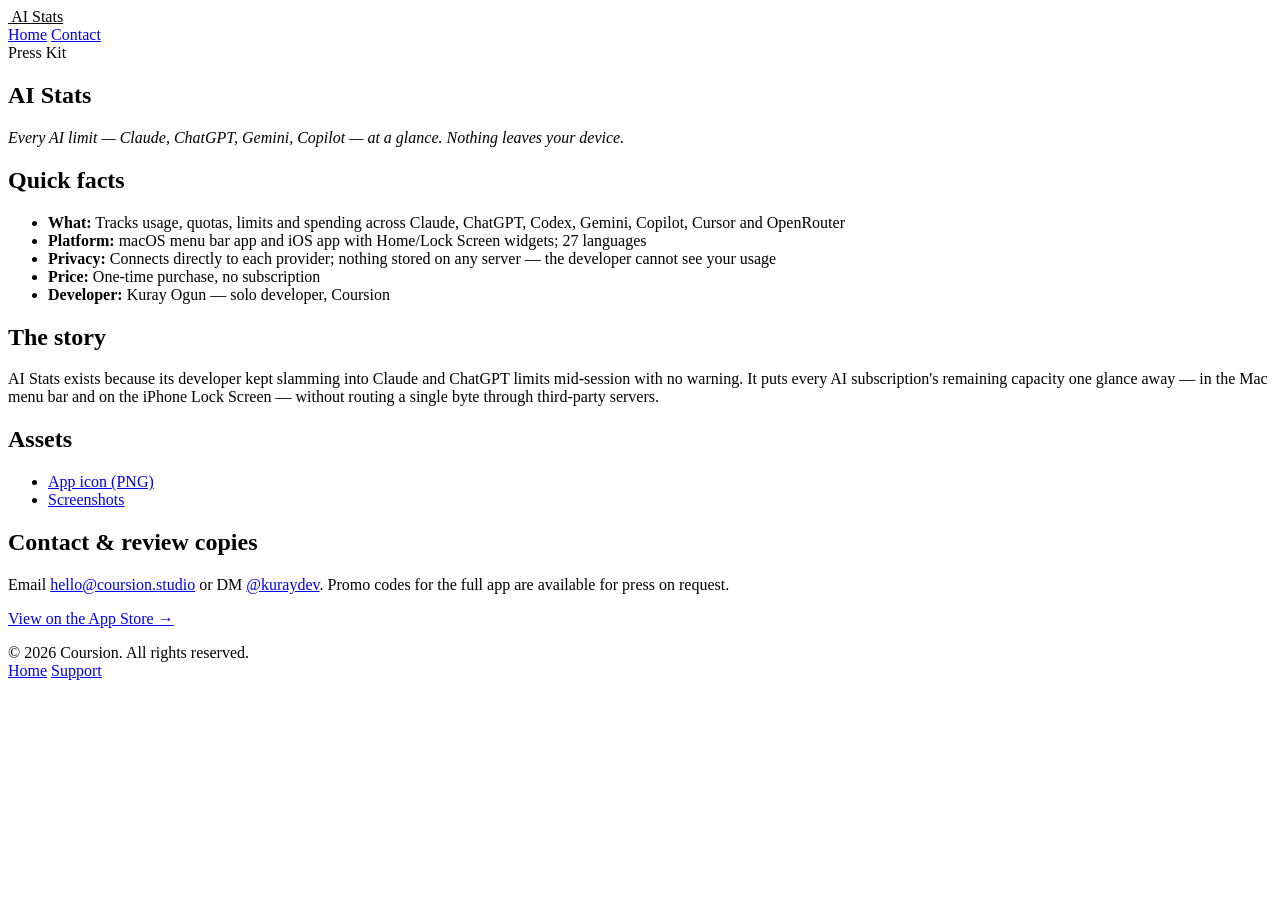
==== press.html @ dcfd6594 "Contact via support@ and hello@coursion.studio; name the sole trader in privacy" ====
<!doctype html>
<html lang="en">
<head>
  <meta charset="utf-8" />
  <meta name="viewport" content="width=device-width, initial-scale=1" />
  <title>Press Kit — AI Stats</title>
  <meta name="description" content="Press kit for AI Stats: Every AI limit — Claude, ChatGPT, Gemini, Copilot — at a glance. Nothing leaves your device." />
  <link rel="icon" type="image/png" href="icon.png" />
  <link rel="stylesheet" href="styles.css" />
  <meta name="theme-color" content="#0E1224" />
</head>
<body>
  <div class="container">
    <nav class="nav">
      <a class="nav-brand" href="index.html" style="color:inherit;">
        <img class="brand-icon" src="icon.png" alt="" />
        <span>AI Stats</span>
      </a>
      <div class="nav-links">
        <a href="index.html">Home</a>
        <a href="mailto:hello@coursion.studio" class="nav-cta">Contact</a>
      </div>
    </nav>

    <main class="prose-page">
      <article class="prose">
      <div class="section-label">Press Kit</div>
      <h1>AI Stats</h1>
      <p><em>Every AI limit — Claude, ChatGPT, Gemini, Copilot — at a glance. Nothing leaves your device.</em></p>

      <h2>Quick facts</h2>
      <ul>
        <li><strong>What:</strong> Tracks usage, quotas, limits and spending across Claude, ChatGPT, Codex, Gemini, Copilot, Cursor and OpenRouter</li>
        <li><strong>Platform:</strong> macOS menu bar app and iOS app with Home/Lock Screen widgets; 27 languages</li>
        <li><strong>Privacy:</strong> Connects directly to each provider; nothing stored on any server — the developer cannot see your usage</li>
        <li><strong>Price:</strong> One-time purchase, no subscription</li>
        <li><strong>Developer:</strong> Kuray Ogun — solo developer, Coursion</li>
      </ul>

      <h2>The story</h2>
      <p>AI Stats exists because its developer kept slamming into Claude and ChatGPT limits mid-session with no warning. It puts every AI subscription's remaining capacity one glance away — in the Mac menu bar and on the iPhone Lock Screen — without routing a single byte through third-party servers.</p>

      <h2>Assets</h2>
      <ul>
        <li><a href="icon@2x.png" download>App icon (PNG)</a></li>
        <li><a href="screenshots/" download>Screenshots</a></li>
      </ul>

      <h2>Contact &amp; review copies</h2>
      <p>
        Email <a href="mailto:hello@coursion.studio">hello@coursion.studio</a> or DM
        <a href="https://x.com/kuraydev" target="_blank" rel="noopener">@kuraydev</a>.
        Promo codes for the full app are available for press on request.
      </p>
      <p><a href="https://apps.apple.com/app/id6762005507">View on the App Store →</a></p>
    </article>

    </main>

    <footer>
      <div class="footer-row">
        <div>© <span id="year">2026</span> Coursion. All rights reserved.</div>
        <div class="footer-links">
          <a href="index.html">Home</a>
          <a href="mailto:support@coursion.studio">Support</a>
        </div>
      </div>
    </footer>
  </div>

  <script>
    document.getElementById('year').textContent = new Date().getFullYear();
  </script>
</body>
</html>
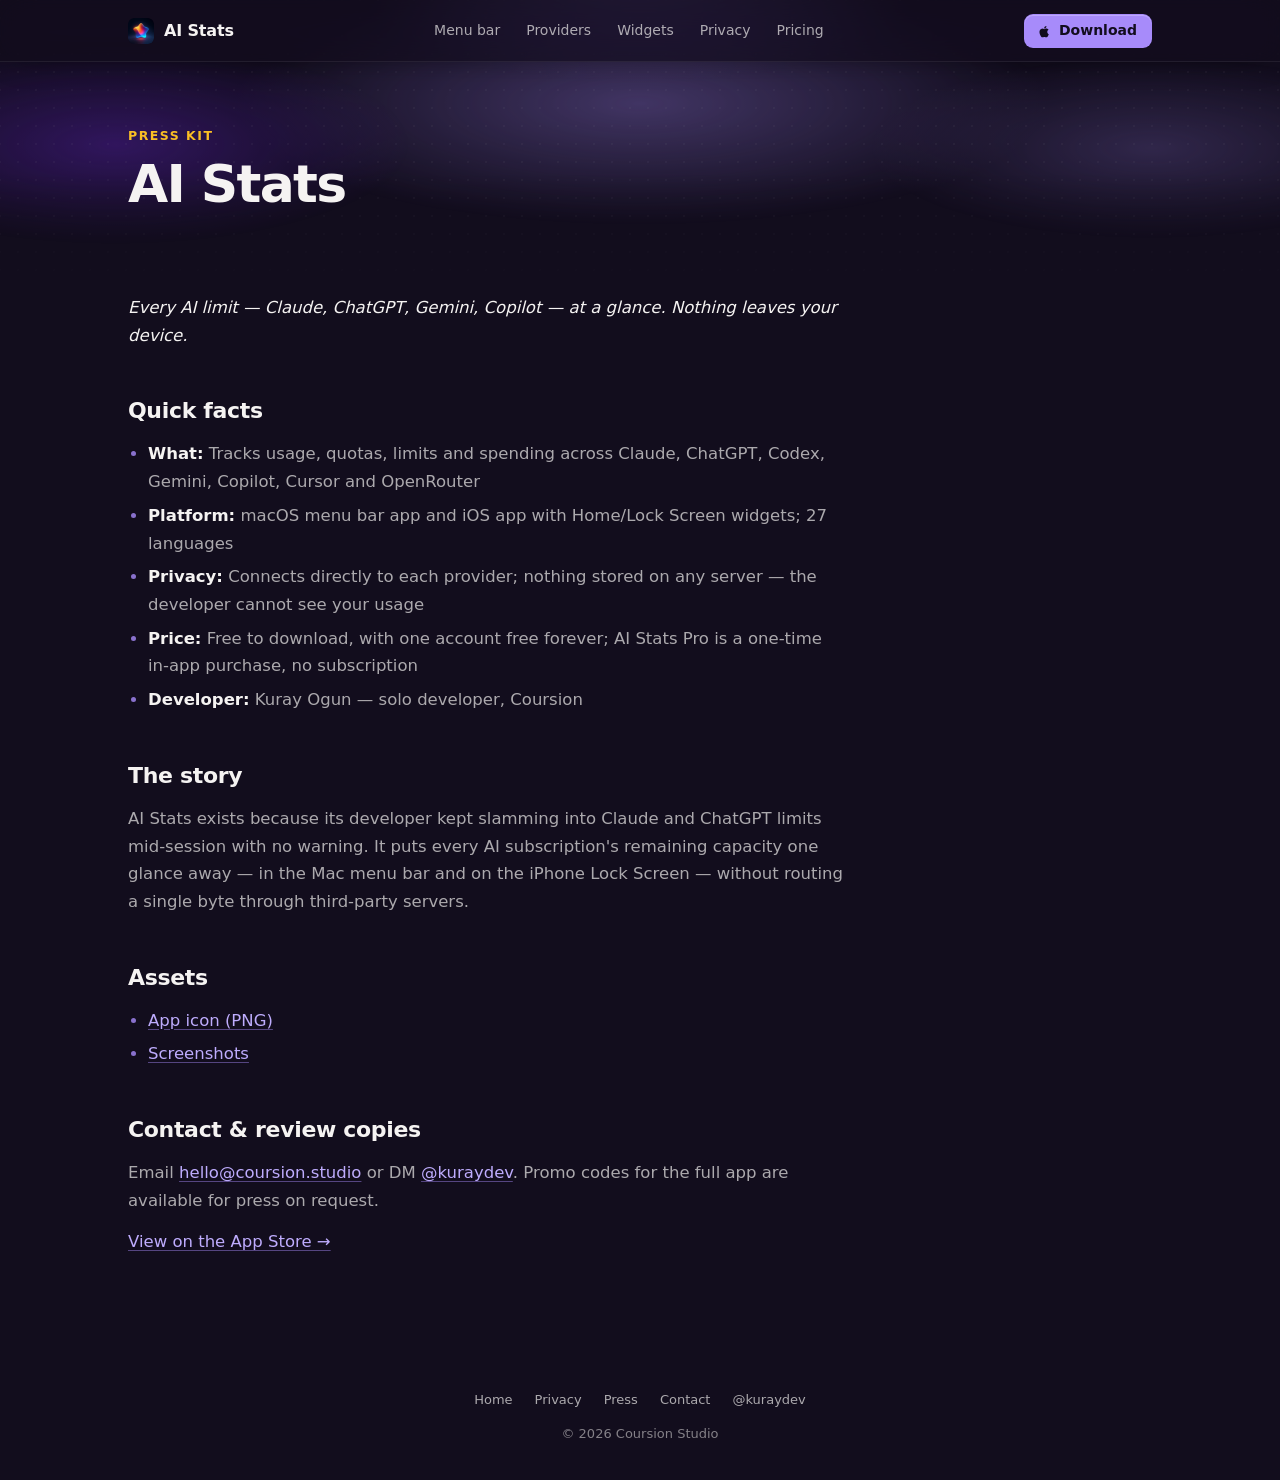
==== commit 8b1ee35e: "Restyle privacy and press pages to match the new home page Both pages move onto the shared bar, lit " ====
--- a/press.html
+++ b/press.html
@@ -5,27 +5,52 @@
   <meta name="viewport" content="width=device-width, initial-scale=1" />
   <title>Press Kit — AI Stats</title>
   <meta name="description" content="Press kit for AI Stats: Every AI limit — Claude, ChatGPT, Gemini, Copilot — at a glance. Nothing leaves your device." />
-  <link rel="icon" type="image/png" href="icon.png" />
-  <link rel="stylesheet" href="styles.css" />
-  <meta name="theme-color" content="#0E1224" />
+  <meta name="theme-color" content="#120D1D" />
+  <link rel="stylesheet" href="stage.css?v=1d5ceac846" />
+  <link rel="stylesheet" href="site.css?v=e0a8cd12fb" />
+  <link rel="icon" type="image/png" sizes="64x64" href="favicon.png" />
+  <link rel="apple-touch-icon" href="icon.png" />
+  <script defer src="home.js?v=efeef54634"></script>
 </head>
-<body>
-  <div class="container">
-    <nav class="nav">
-      <a class="nav-brand" href="index.html" style="color:inherit;">
-        <img class="brand-icon" src="icon.png" alt="" />
-        <span>AI Stats</span>
-      </a>
-      <div class="nav-links">
-        <a href="index.html">Home</a>
-        <a href="mailto:hello@coursion.studio" class="nav-cta">Contact</a>
+<body class="page">
+  <svg class="sprite" aria-hidden="true">
+    <symbol id="g-apple" viewBox="0 0 24 24"><path fill="currentColor" d="M16.4 12.6c0-2.3 1.9-3.4 2-3.5-1.1-1.6-2.8-1.8-3.4-1.8-1.4-.1-2.8.9-3.5.9-.7 0-1.8-.9-3-.8-1.5 0-3 .9-3.8 2.3-1.6 2.8-.4 7 1.2 9.3.8 1.1 1.7 2.4 2.9 2.3 1.2 0 1.6-.7 3-.7s1.8.7 3 .7c1.3 0 2.1-1.1 2.8-2.3.9-1.3 1.3-2.6 1.3-2.6s-2.5-1-2.5-3.8zM14.1 5.8c.6-.8 1.1-1.8 1-2.8-.9 0-2 .6-2.7 1.4-.6.7-1.1 1.7-1 2.7 1 .1 2-.5 2.7-1.3z"/></symbol>
+  </svg>
+  <div class="bar solid js-bar">
+    <div class="bar-in">
+      <a class="bar-brand" href="index.html"><img src="img/app-icon.webp" alt="" width="26" height="26" /><span>AI Stats</span></a>
+      <nav class="bar-nav" aria-label="Main">
+        <a href="index.html#live">Menu bar</a>
+        <a href="index.html#providers">Providers</a>
+        <a href="index.html#widgets">Widgets</a>
+        <a href="index.html#privacy">Privacy</a>
+        <a href="index.html#pricing">Pricing</a>
+      </nav>
+      <div class="bar-act">
+        <a class="bar-btn bar-get" href="https://apps.apple.com/app/id6762005507"><svg aria-hidden="true"><use href="#g-apple"/></svg>Download</a>
+        <button class="bar-menu js-bar-menu" type="button" aria-expanded="false" aria-controls="bar-sheet" aria-label="Menu"><svg viewBox="0 0 24 24" fill="none" stroke="currentColor" stroke-width="2" stroke-linecap="round" aria-hidden="true"><path class="l1" d="M5 9h14"/><path class="l2" d="M5 15h14"/></svg></button>
       </div>
-    </nav>
-
-    <main class="prose-page">
-      <article class="prose">
-      <div class="section-label">Press Kit</div>
+    </div>
+    <div class="bar-sheet js-bar-sheet" id="bar-sheet" hidden>
+      <nav class="bar-sheet-nav" aria-label="Site">
+        <a href="index.html#live">Menu bar</a>
+        <a href="index.html#providers">Providers</a>
+        <a href="index.html#widgets">Widgets</a>
+        <a href="index.html#privacy">Privacy</a>
+        <a href="index.html#pricing">Pricing</a>
+      </nav>
+    </div>
+  </div>
+  <header class="page-head">
+    <div class="mesh" aria-hidden="true"><i class="m1"></i><i class="m2"></i><i class="m3"></i><i class="m4"></i></div>
+    <div class="container">
+      <div class="bar-space" aria-hidden="true"></div>
+      <p class="eyebrow">Press Kit</p>
       <h1>AI Stats</h1>
+    </div>
+  </header>
+  <main class="container">
+    <article class="prose">
       <p><em>Every AI limit — Claude, ChatGPT, Gemini, Copilot — at a glance. Nothing leaves your device.</em></p>
 
       <h2>Quick facts</h2>
@@ -33,7 +58,7 @@
         <li><strong>What:</strong> Tracks usage, quotas, limits and spending across Claude, ChatGPT, Codex, Gemini, Copilot, Cursor and OpenRouter</li>
         <li><strong>Platform:</strong> macOS menu bar app and iOS app with Home/Lock Screen widgets; 27 languages</li>
         <li><strong>Privacy:</strong> Connects directly to each provider; nothing stored on any server — the developer cannot see your usage</li>
-        <li><strong>Price:</strong> One-time purchase, no subscription</li>
+        <li><strong>Price:</strong> Free to download, with one account free forever; AI Stats Pro is a one-time in-app purchase, no subscription</li>
         <li><strong>Developer:</strong> Kuray Ogun — solo developer, Coursion</li>
       </ul>
 
@@ -54,22 +79,18 @@
       </p>
       <p><a href="https://apps.apple.com/app/id6762005507">View on the App Store →</a></p>
     </article>
-
-    </main>
-
+  </main>
+  <div class="container">
     <footer>
-      <div class="footer-row">
-        <div>© <span id="year">2026</span> Coursion. All rights reserved.</div>
-        <div class="footer-links">
-          <a href="index.html">Home</a>
-          <a href="mailto:support@coursion.studio">Support</a>
-        </div>
+      <div class="links">
+        <a href="index.html">Home</a>
+        <a href="privacy.html">Privacy</a>
+        <a href="press.html">Press</a>
+        <a href="mailto:support@coursion.studio">Contact</a>
+        <a href="https://x.com/kuraydev" target="_blank" rel="noopener">@kuraydev</a>
       </div>
+      <div>© 2026 Coursion Studio</div>
     </footer>
   </div>
-
-  <script>
-    document.getElementById('year').textContent = new Date().getFullYear();
-  </script>
 </body>
 </html>
--- a/stage.css
+++ b/stage.css
@@ -0,0 +1,727 @@
+@property --pal-accent { syntax: "<color>"; inherits: true; initial-value: #9D4EDD; }
+@property --pal-second { syntax: "<color>"; inherits: true; initial-value: #4B0082; }
+
+:root {
+  --pal-base: #07050F;
+  --pal-accent: #9D4EDD;
+  --pal-second: #4B0082;
+  --pal-s1: rgb(157 78 221 / 0.28);
+  --pal-s2: rgb(75 0 130 / 0.16);
+  --pal-s3: rgb(6 4 15 / 0.65);
+  --pal-text: #FFFFFF;
+  --pal-text2: #C9C9D8;
+  --pal-text3: rgb(255 255 255 / 0.58);
+  --pal-chip: rgb(255 255 255 / 0.08);
+  --pal-rule: rgb(255 255 255 / 0.06);
+  --pal-border: rgb(255 255 255 / 0.12);
+  --on-accent: #FFFFFF;
+
+  --page: #0E0C14;
+  --accent-text: color-mix(in oklab, var(--pal-accent) 66%, white);
+  --text-primary: #F5F3F2;
+  --text-secondary: rgb(245 243 242 / 0.68);
+  --text-tertiary: rgb(245 243 242 / 0.5);
+  --rule: rgb(245 243 242 / 0.09);
+  --success: #2ECC71;
+  --warning: #F39C12;
+
+  --sans: -apple-system, BlinkMacSystemFont, "SF Pro Display", "SF Pro Text", "Inter", system-ui, sans-serif;
+  --mono: ui-monospace, SFMono-Regular, "SF Mono", Menlo, monospace;
+  --rounded: ui-rounded, "SF Pro Rounded", -apple-system, BlinkMacSystemFont, system-ui, sans-serif;
+  --radius-btn: 8px;
+
+  --spring: linear(0, 0.0202, 0.0705, 0.14, 0.2204, 0.3054, 0.3905, 0.4724, 0.5492, 0.6196, 0.6828, 0.7387, 0.7874, 0.8293, 0.8639, 0.8939, 0.9188, 0.9393, 0.9558, 0.969, 0.9793, 0.9873, 0.9934, 0.9979, 1.0011, 1.0033, 1.0047, 1.0055, 1.0059, 1.0059, 1.0058, 1.0054, 1.005, 1.0045, 1.004, 1.0035, 1.003, 1.0025, 1.0021, 1.0018, 1);
+  --spring-t: 0.6s;
+  --spring-key: linear(0, 0.0869, 0.2654, 0.4735, 0.6576, 0.8056, 0.9156, 0.9845, 1.0244, 1.0414, 1.0444, 1.0394, 1.031, 1.0221, 1.0139, 1.0076, 1.003, 1.0003, 0.9987, 0.9981, 0.998, 0.9983, 0.9987, 0.9991, 1);
+  --spring-snappy: linear(0, 0.0378, 0.1255, 0.2372, 0.3559, 0.4707, 0.5755, 0.6671, 0.7447, 0.8085, 0.8598, 0.8989, 0.9301, 0.9537, 0.9709, 0.9833, 0.9918, 0.9975, 1.0011, 1.0032, 1.0042, 1.0046, 1.0045, 1.0041, 1.0036, 1.0031, 1.0025, 1.0021, 1.0016, 1.0012, 1);
+  --ease-out: cubic-bezier(0.23, 1, 0.32, 1);
+
+  transition: --pal-accent 0.45s ease, --pal-second 0.45s ease;
+}
+
+
+* { box-sizing: border-box; }
+html, body { margin: 0; padding: 0; overflow-x: hidden; }
+body {
+  background: var(--page);
+  color: var(--text-primary);
+  font: 16px/1.55 var(--sans);
+  -webkit-font-smoothing: antialiased;
+  -moz-osx-font-smoothing: grayscale;
+}
+::selection { background: color-mix(in srgb, var(--pal-accent) 38%, transparent); color: #fff; }
+:focus-visible { outline: 2px solid var(--pal-accent); outline-offset: 3px; }
+.container { max-width: 1080px; margin: 0 auto; padding: 0 28px; }
+.skip { position: absolute; left: -999px; top: 8px; z-index: 50; padding: 8px 14px; border-radius: 8px; background: var(--pal-accent); color: var(--on-accent); }
+.skip:focus { left: 12px; }
+.combo { white-space: nowrap; }
+:is(p, h3, li) kbd:not([class]) {
+  display: inline-block;
+  min-width: 1.6em;
+  padding: 0 0.42em;
+  margin: 0 0.08em;
+  font: 600 0.76em/1.65 var(--rounded);
+  text-align: center;
+  color: var(--text-primary);
+  background: rgb(255 255 255 / 0.07);
+  border: 1px solid rgb(255 255 255 / 0.14);
+  border-radius: 0.42em;
+  box-shadow: 0 1px 0 rgb(0 0 0 / 0.35);
+  vertical-align: 0.06em;
+}
+
+nav.top { position: relative; z-index: 2; display: flex; align-items: center; justify-content: space-between; padding: 22px 0 8px; }
+nav.top .brand { display: flex; align-items: center; gap: 10px; font-weight: 600; letter-spacing: -0.01em; color: inherit; text-decoration: none; }
+nav.top .brand img { width: 26px; height: 26px; border-radius: 6px; }
+nav.top .links { display: flex; align-items: center; gap: 22px; }
+nav.top .links a { color: var(--text-secondary); text-decoration: none; font-size: 14px; font-weight: 500; transition: color 0.15s; }
+nav.top .links a:hover { color: var(--text-primary); }
+
+.btn {
+  display: inline-flex;
+  align-items: center;
+  gap: 10px;
+  height: 48px;
+  padding: 0 22px;
+  border-radius: var(--radius-btn);
+  font: 600 14px var(--sans);
+  text-decoration: none;
+  color: #fff;
+  border: 1px solid rgb(255 255 255 / 0.22);
+  cursor: pointer;
+  transition: transform 0.12s ease, box-shadow 0.15s ease, background 0.15s ease;
+}
+.btn.primary { background: var(--pal-accent); color: var(--on-accent); border-color: rgb(0 0 0 / 0.2); box-shadow: 0 1px 0 rgb(255 255 255 / 0.22) inset; }
+.btn.primary:hover { transform: translateY(-1px); box-shadow: 0 1px 0 rgb(255 255 255 / 0.22) inset, 0 6px 18px color-mix(in srgb, var(--pal-accent) 35%, transparent); }
+.btn.primary:active { transform: scale(0.98); }
+.btn.outline { background: rgb(255 255 255 / 0.05); border-color: rgb(255 255 255 / 0.12); color: rgb(255 255 255 / 0.9); }
+.btn.outline:hover { background: rgb(255 255 255 / 0.09); }
+.cta-row { display: flex; flex-wrap: wrap; gap: 10px; }
+.req-note { color: var(--text-tertiary); font-size: 13px; margin: 20px 0 0; }
+
+
+.js .reveal .rise { opacity: 0; transform: translateY(14px); }
+.js .reveal.in .rise,
+.reveal-all .reveal .rise {
+  opacity: 1;
+  transform: none;
+  transition: opacity 0.45s var(--ease-out) var(--d, 0s), transform var(--spring-t) var(--spring) var(--d, 0s);
+}
+
+
+.stage-hero { position: relative; isolation: isolate; overflow: hidden; padding-bottom: 84px; }
+.mesh {
+  position: absolute;
+  inset: 0 0 -10% 0;
+  z-index: -1;
+  pointer-events: none;
+  -webkit-mask-image: linear-gradient(#000 0, #000 55%, transparent 100%);
+  mask-image: linear-gradient(#000 0, #000 55%, transparent 100%);
+}
+.mesh i { position: absolute; border-radius: 50%; will-change: transform; animation: drift 26s ease-in-out infinite alternate; }
+.mesh .m1 { left: 18%; top: -6%; width: 64%; height: 78%; opacity: 0.75; background: radial-gradient(closest-side, color-mix(in srgb, var(--pal-accent) 78%, var(--page)), transparent); }
+.mesh .m2 { left: 28%; top: -34%; width: 44%; height: 60%; animation-duration: 31s; animation-delay: -9s; background: radial-gradient(closest-side, color-mix(in srgb, var(--pal-accent) 60%, var(--page)), transparent); }
+.mesh .m3 { left: -14%; top: 14%; width: 46%; height: 64%; opacity: 0.9; animation-duration: 37s; animation-delay: -4s; background: radial-gradient(closest-side, color-mix(in srgb, var(--pal-second) 70%, var(--page)), transparent); }
+.mesh .m4 { right: -12%; top: 18%; width: 44%; height: 58%; opacity: 0.85; animation-duration: 29s; animation-delay: -15s; background: radial-gradient(closest-side, color-mix(in srgb, var(--pal-accent) 45%, var(--page)), transparent); }
+.mesh::after {
+  content: "";
+  position: absolute;
+  inset: 0;
+  background-image: radial-gradient(circle, rgb(255 255 255 / 0.07) 0.7px, transparent 1.1px);
+  background-size: 18px 18px;
+  background-position: 9px 9px;
+}
+@keyframes drift {
+  0% { transform: translate3d(0, 0, 0) scale(1); }
+  50% { transform: translate3d(6%, 5%, 0) scale(1.08); }
+  100% { transform: translate3d(-5%, -3%, 0) scale(0.96); }
+}
+[data-live]:not(.live) :is(.mesh i, .shimmer) { animation-play-state: paused; }
+
+.fan { --k: 1.22; --cy: 128px; position: relative; height: 350px; margin: 26px auto 0; perspective: 900px; }
+.fan::before {
+  content: "";
+  position: absolute;
+  left: 50%;
+  top: var(--cy);
+  width: 420px;
+  height: 420px;
+  margin: -210px 0 0 -210px;
+  border-radius: 50%;
+  z-index: 1;
+  background: radial-gradient(closest-side, color-mix(in srgb, var(--pal-accent) 52%, transparent), color-mix(in srgb, var(--pal-accent) 22%, transparent) 45%, transparent);
+}
+.fan-icon {
+  position: absolute;
+  left: 50%;
+  top: var(--cy);
+  z-index: 2;
+  width: 160px;
+  height: 160px;
+  margin: -80px 0 0 -80px;
+  border-radius: 36px;
+  filter: drop-shadow(0 12px 22px rgb(0 0 0 / 0.45));
+}
+.fan-item {
+  --at: translate(calc(var(--x, 0) * var(--k) * 1px - 50%), calc(var(--y, 0) * var(--ky, var(--k)) * 1px - 28px)) rotate(var(--r, 0deg));
+  position: absolute;
+  left: 50%;
+  top: var(--cy);
+  z-index: 3;
+  display: flex;
+  flex-direction: column;
+  align-items: center;
+  gap: 9px;
+  transform: var(--at);
+}
+.fan-item b { font-size: 13px; font-weight: 500; color: var(--text-secondary); white-space: nowrap; transition: color 0.15s ease; }
+.js .stage-hero .fan-icon { opacity: 0; transform: scale(0.7) rotateX(-18deg); }
+.js .stage-hero .fan-item { opacity: 0; transform: translate(-50%, -18px) scale(0.35); }
+.js .stage-hero.in .fan-icon,
+.reveal-all .stage-hero .fan-icon { opacity: 1; transform: none; transition: opacity 0.3s var(--ease-out), transform var(--spring-t) var(--spring); }
+.js .stage-hero.in .fan-item,
+.reveal-all .stage-hero .fan-item {
+  opacity: 1;
+  transform: var(--at);
+  transition: opacity 0.3s var(--ease-out) calc(0.18s + var(--i, 0) * 0.045s), transform var(--spring-t) var(--spring) calc(0.18s + var(--i, 0) * 0.045s);
+}
+
+.hero-copy { position: relative; max-width: 920px; margin: 6px auto 0; text-align: center; }
+.hero-copy h1 { margin: 0 0 18px; font-size: clamp(36px, 5.1vw, 62px); font-weight: 650; letter-spacing: -0.032em; line-height: 1.04; text-wrap: balance; }
+.hero-copy .sub { max-width: 600px; margin: 0 auto 30px; font-size: 18px; line-height: 1.55; color: var(--text-secondary); text-wrap: pretty; }
+.hero-copy .cta-row, .cta-row.center { justify-content: center; }
+
+
+.tile {
+  position: relative;
+  display: grid;
+  place-items: center;
+  width: 56px;
+  height: 56px;
+  border-radius: 15px;
+  color: var(--pal-accent);
+  background: linear-gradient(rgb(255 255 255 / 0.07), rgb(255 255 255 / 0.07)), rgb(22 20 24 / 0.88);
+  box-shadow: inset 0 1px 0 rgb(255 255 255 / 0.16), inset 0 0 0 1px rgb(255 255 255 / 0.07), 0 9px 18px rgb(0 0 0 / 0.4);
+  transition: transform 0.38s var(--spring-key);
+}
+.tile::after { content: ""; position: absolute; inset: 0; border-radius: inherit; pointer-events: none; background: linear-gradient(rgb(255 255 255 / 0.1), rgb(255 255 255 / 0.02) 30%, transparent 55%); }
+.tile :is(img, svg) { width: 62%; height: 62%; object-fit: contain; }
+@media (hover: hover) and (pointer: fine) {
+  .fan-item:hover .tile { transform: scale(1.08); }
+  .fan-item:hover b { color: var(--text-primary); }
+}
+
+.feature-grid { list-style: none; margin: 0; padding: 0; display: grid; grid-template-columns: repeat(var(--cols, 3), minmax(0, 1fr)); gap: 14px; }
+.feature-card {
+  display: flex;
+  gap: 16px;
+  padding: 20px 20px 22px;
+  border-radius: 18px;
+  background: linear-gradient(180deg, rgb(255 255 255 / 0.05), rgb(255 255 255 / 0.015));
+  border: 1px solid color-mix(in srgb, var(--pal-accent) 24%, rgb(255 255 255 / 0.06));
+}
+.feature-card .tile { flex: none; width: 52px; height: 52px; border-radius: 14px; }
+.feature-card h3 { display: flex; flex-wrap: wrap; align-items: center; gap: 4px 10px; margin: 2px 0 6px; font-size: 18px; font-weight: 650; letter-spacing: -0.01em; }
+.feature-card p { margin: 0; font-size: 14.5px; line-height: 1.5; color: var(--text-secondary); }
+.tier { padding: 2px 8px; border-radius: 999px; font-size: 11px; font-weight: 650; letter-spacing: 0.06em; text-transform: uppercase; white-space: nowrap; }
+.tier-free { color: #4BDB8A; background: rgb(46 204 113 / 0.13); }
+.tier-mixed { color: var(--accent-text); background: color-mix(in srgb, var(--pal-accent) 16%, transparent); }
+.tier-paid { color: var(--text-secondary); background: rgb(255 255 255 / 0.08); }
+
+
+.sec { position: relative; isolation: isolate; padding: 104px 0; }
+.sec + .sec { border-top: 1px solid rgb(255 255 255 / 0.05); }
+.sec .glow {
+  position: absolute;
+  left: 50%;
+  top: 6%;
+  z-index: -1;
+  width: min(900px, 120vw);
+  height: 420px;
+  margin-left: max(-450px, -60vw);
+  border-radius: 50%;
+  pointer-events: none;
+  background: radial-gradient(closest-side, color-mix(in srgb, var(--pal-accent) 22%, transparent), transparent);
+}
+.sec-head h2, .split-copy h2 { margin: 0 0 14px; font-size: clamp(30px, 3.7vw, 46px); font-weight: 650; letter-spacing: -0.03em; line-height: 1.06; text-wrap: balance; }
+.sec-head p, .split-copy p { max-width: 600px; margin: 0; font-size: 17.5px; line-height: 1.6; color: var(--text-secondary); text-wrap: pretty; }
+.sec-head.center { max-width: 680px; margin: 44px auto 0; text-align: center; }
+.sec-head.center p { margin: 0 auto; }
+.sec-head:not(.center) { margin-bottom: 40px; }
+.split-copy .aside { margin-top: 18px; font-size: 15px; color: var(--text-tertiary); }
+.split { display: grid; grid-template-columns: minmax(0, 0.74fr) minmax(0, 1.26fr); gap: 56px; align-items: center; }
+.split.reverse { grid-template-columns: minmax(0, 1.26fr) minmax(0, 0.74fr); }
+.split.reverse .split-copy { order: 2; }
+.split-stage { min-width: 0; display: flex; flex-direction: column; align-items: center; }
+.sec-split .glow { left: 62%; top: 14%; }
+.sec-split:has(.reverse) .glow { left: 38%; }
+
+
+.kb-stage { display: flex; justify-content: center; padding-top: 6px; perspective: 1500px; }
+.kb {
+  --u: 46px;
+  position: relative;
+  width: calc(14.5 * var(--u) + 28px);
+  padding: 14px;
+  border-radius: 22px;
+  background: linear-gradient(#211e25, #121015);
+  box-shadow: inset 0 1px 0 rgb(255 255 255 / 0.12), inset 0 0 0 1px rgb(255 255 255 / 0.06), 0 34px 60px rgb(0 0 0 / 0.55), 0 0 70px color-mix(in srgb, var(--pal-accent) 16%, transparent);
+  transform: rotateX(24deg);
+  transform-origin: 50% 100%;
+}
+.kb::after {
+  content: "";
+  position: absolute;
+  inset: 0;
+  border-radius: inherit;
+  pointer-events: none;
+  opacity: 0;
+  box-shadow: inset 0 0 0 1.5px color-mix(in srgb, var(--pal-accent) 75%, transparent), 0 0 60px color-mix(in srgb, var(--pal-accent) 40%, transparent);
+  transition: opacity 0.25s ease;
+}
+.kb.live::after { opacity: 1; }
+.kb-row { display: flex; }
+.key { width: calc(var(--w, 1) * var(--u)); height: var(--u); padding: calc(var(--u) * 0.055); }
+.key.stack { display: flex; flex-direction: column; gap: calc(var(--u) * 0.055); }
+.key.stack .cap { height: 50%; }
+.cap {
+  position: relative;
+  display: grid;
+  place-items: center;
+  height: 100%;
+  border-radius: calc(var(--u) * 0.17);
+  background: linear-gradient(#333136, #222024);
+  box-shadow: inset 0 0 0 0.75px rgb(255 255 255 / 0.08), 0 1.5px 0 rgb(0 0 0 / 0.55);
+  font: 500 calc(var(--u) * 0.29)/1 var(--rounded);
+  color: rgb(255 255 255 / 0.72);
+  transition: transform 0.38s var(--spring-key), color 0.15s ease;
+}
+.cap.sm { font-size: calc(var(--u) * 0.25); }
+.cap::before, .cap::after { content: ""; position: absolute; inset: 0; border-radius: inherit; opacity: 0; transition: opacity 0.16s ease; }
+.cap::before { background: linear-gradient(color-mix(in oklab, var(--pal-accent) 72%, white), var(--pal-accent)); box-shadow: inset 0 0 0 0.75px rgb(255 255 255 / 0.35); }
+.cap::after { z-index: -1; box-shadow: 0 0 16px color-mix(in srgb, var(--pal-accent) 85%, transparent); }
+.cap span { position: relative; }
+.cap.on { transform: translateY(1px); color: #120d18; }
+.cap.on::before, .cap.on::after { opacity: 1; }
+.kb-pill {
+  display: inline-flex !important;
+  align-items: center;
+  gap: 12px;
+  min-height: 46px;
+  max-width: none !important;
+  margin: 26px auto 0 !important;
+  padding: 9px 12px 9px 16px;
+  border-radius: 14px;
+  background: rgb(255 255 255 / 0.04);
+  border: 1px solid rgb(255 255 255 / 0.1);
+  font-size: 15px !important;
+  font-weight: 600;
+  color: var(--text-primary) !important;
+}
+.kb-pill .dot { flex: none; width: 9px; height: 9px; border-radius: 50%; background: rgb(255 255 255 / 0.45); transition: background 0.2s ease, box-shadow 0.2s ease; }
+.kb-pill.live .dot { background: #FF5F57; box-shadow: 0 0 10px rgb(255 95 87 / 0.7); }
+.kb-pill-keys { display: inline-flex; gap: 5px; }
+.kb-pill-keys:empty { display: none; }
+
+
+.lp {
+  --row: 52px;
+  position: relative;
+  width: min(680px, 100%);
+  margin: 0 auto;
+  overflow: hidden;
+  border-radius: 18px;
+  color: var(--pal-text);
+  text-align: left;
+  background:
+    linear-gradient(135deg, color-mix(in srgb, var(--pal-accent) 22%, transparent), color-mix(in srgb, var(--pal-accent) 6%, transparent) 50%, transparent),
+    linear-gradient(135deg, var(--pal-s1), var(--pal-s2), var(--pal-s3)),
+    color-mix(in srgb, var(--pal-base) 55%, rgb(40 38 46 / 0.86));
+  -webkit-backdrop-filter: blur(26px) saturate(1.5);
+  backdrop-filter: blur(26px) saturate(1.5);
+  box-shadow: 0 30px 60px rgb(0 0 0 / 0.5), 0 0 60px color-mix(in srgb, var(--pal-accent) 18%, transparent);
+}
+.lp::before {
+  content: "";
+  position: absolute;
+  inset: 0;
+  z-index: 3;
+  border-radius: inherit;
+  pointer-events: none;
+  background: linear-gradient(rgb(255 255 255 / 0.1), rgb(255 255 255 / 0.02) 25%, transparent 55%);
+  box-shadow: inset 0 0 0 1px var(--pal-border);
+}
+.lp[data-light] { background: rgb(250 250 250 / 0.92); }
+.lp[data-mat="ledger"] {
+  background: radial-gradient(440px circle at 4% -6%, color-mix(in srgb, var(--pal-accent) 7%, transparent), transparent), color-mix(in srgb, #fff 10%, var(--pal-base));
+  -webkit-backdrop-filter: none;
+  backdrop-filter: none;
+}
+.lp[data-mat="ledger"][data-light] { background: radial-gradient(440px circle at 4% -6%, color-mix(in srgb, var(--pal-accent) 7%, transparent), transparent), var(--pal-base); }
+.lp[data-mat="ledger"]::before { background: none; }
+.lp[data-mat="compact"] { --row: 42px; background: color-mix(in srgb, var(--pal-base) 40%, rgb(34 34 38 / 0.72)); }
+.lp[data-mat="compact"][data-light] { background: color-mix(in srgb, var(--pal-base) 55%, rgb(240 240 242 / 0.8)); }
+.lp > * { position: relative; z-index: 1; }
+.lp-field { display: flex; align-items: center; gap: 12px; height: 64px; padding: 0 20px; border-bottom: 1px solid var(--pal-rule); }
+.lp[data-mat="compact"] .lp-field { height: 54px; }
+.lp-glass { flex: none; width: 19px; height: 19px; color: var(--pal-text3); }
+.lp-field input, .lp-q { flex: 1; min-width: 0; padding: 0; border: 0; background: none; outline: none; font: 400 21px/1.2 var(--sans); color: var(--pal-text); caret-color: var(--pal-accent); }
+.lp-field input::placeholder { color: var(--pal-text2); opacity: 0.85; }
+.lp-field input:focus-visible { outline: none; }
+.lp-live:focus-within { box-shadow: 0 30px 60px rgb(0 0 0 / 0.5), 0 0 0 2px color-mix(in srgb, var(--pal-accent) 70%, transparent), 0 0 60px color-mix(in srgb, var(--pal-accent) 24%, transparent); }
+.lp-q { display: flex; align-items: center; }
+.caret { display: inline-block; width: 2px; height: 24px; margin-left: 1px; border-radius: 1px; background: var(--pal-accent); animation: blink 1.1s steps(1) infinite; }
+@keyframes blink { 50% { opacity: 0; } }
+.lp-chip, .lp-hint b { padding: 5px 7px; border-radius: 6px; font: 600 11.5px/1 var(--rounded); color: var(--pal-text3); background: var(--pal-chip); }
+.lp-results { position: relative; height: calc(3 * var(--row) + 14px); padding: 7px; }
+.lp-results.static { height: auto; }
+.lp-results ul { position: relative; margin: 0; padding: 0; list-style: none; }
+.lp-sel {
+  position: absolute;
+  left: 7px;
+  right: 7px;
+  top: 7px;
+  height: var(--row);
+  border-radius: 11px;
+  background: color-mix(in srgb, var(--pal-accent) 16%, transparent);
+  transform: translateY(calc(var(--sel, 0) * var(--row)));
+  transition: transform 0.34s var(--spring-snappy), opacity 0.15s ease;
+}
+.lp-results.empty .lp-sel { opacity: 0; }
+.lp-empty { position: absolute; inset: 0; display: grid; place-items: center; margin: 0; font-size: 13.5px; color: var(--pal-text3); opacity: 0; pointer-events: none; transition: opacity 0.2s ease; }
+.lp-results.empty .lp-empty { opacity: 1; }
+.lp-row { display: flex; align-items: center; gap: 12px; height: var(--row); padding: 0 12px; border-radius: 11px; cursor: default; transition: opacity 0.22s var(--ease-out), transform 0.34s var(--spring-snappy); }
+.lp-row.stat.sel { background: color-mix(in srgb, var(--pal-accent) 16%, transparent); }
+.lp[data-mat="compact"] :is(.lp-sel, .lp-row.stat.sel) { background: color-mix(in srgb, var(--pal-text) 10%, transparent); }
+.lp-row.enter { opacity: 0; transform: translateY(-8px); transition: none; }
+.lp-ico { flex: none; display: grid; place-items: center; width: 34px; height: 34px; border-radius: 9px; color: var(--pal-text2); background: var(--pal-chip); }
+.lp[data-mat="compact"] .lp-ico { width: 28px; height: 28px; border-radius: 7px; }
+.lp-ico svg { width: 56%; height: 56%; }
+.lp-row.sel .lp-ico.sym { color: var(--pal-accent); background: color-mix(in srgb, var(--pal-accent) 24%, transparent); }
+.lp-ico.app { color: #fff; box-shadow: inset 0 0 0 0.5px rgb(255 255 255 / 0.25), inset 0 1px 0 rgb(255 255 255 / 0.3), 0 2px 5px rgb(0 0 0 / 0.3); }
+.lp-tx { flex: 1; min-width: 0; display: flex; flex-direction: column; }
+.lp-t { overflow: hidden; font-size: 15px; line-height: 1.25; color: var(--pal-text); white-space: nowrap; text-overflow: ellipsis; font-variant-numeric: tabular-nums; }
+.lp-row.sel .lp-t { font-weight: 600; }
+.lp-s { overflow: hidden; font-size: 12px; line-height: 1.3; color: var(--pal-text3); white-space: nowrap; text-overflow: ellipsis; }
+.lp[data-mat="compact"] .lp-s { display: none; }
+.lp-tr { font-size: 12px; font-weight: 500; color: var(--pal-text3); opacity: 0; transition: opacity 0.15s ease; }
+.lp-row.sel .lp-tr { opacity: 1; }
+.lp-foot { display: flex; align-items: center; gap: 16px; height: 38px; padding: 0 18px; border-top: 1px solid var(--pal-rule); font-size: 12px; color: var(--pal-text3); }
+.lp-label { margin-right: auto; font-size: 11px; font-weight: 700; letter-spacing: 0.08em; text-transform: uppercase; }
+.lp[data-mat="ledger"] .lp-label { font-family: var(--mono); font-weight: 500; letter-spacing: 0.05em; }
+.lp-label.flash { color: var(--pal-accent); }
+.lp-hint { display: inline-flex; align-items: center; gap: 6px; }
+.lp-hint b { padding: 3px 5px; font-size: 11px; }
+.chips { display: flex; flex-wrap: wrap; justify-content: center; gap: 10px; margin-top: 22px; }
+.chip-q {
+  padding: 10px 16px;
+  border-radius: 999px;
+  font: 500 15px/1 var(--mono);
+  color: var(--text-primary);
+  background: rgb(255 255 255 / 0.05);
+  border: 1px solid rgb(255 255 255 / 0.12);
+  cursor: pointer;
+  transition: background 0.15s ease, transform 0.12s ease;
+}
+.chip-q:hover { background: rgb(255 255 255 / 0.09); }
+.chip-q:active { transform: scale(0.97); }
+
+
+.desk-wrap { width: 100%; max-width: 580px; perspective: 1000px; }
+.desk {
+  position: relative;
+  aspect-ratio: 560 / 300;
+  overflow: hidden;
+  border-radius: 14px;
+  transform: rotateX(8deg);
+  transform-origin: 50% 100%;
+  background:
+    radial-gradient(60% 80% at 20% 10%, rgb(255 255 255 / 0.12), transparent 70%),
+    radial-gradient(70% 90% at 75% 85%, color-mix(in srgb, var(--pal-accent) 45%, transparent), transparent 70%),
+    linear-gradient(135deg, color-mix(in srgb, var(--pal-accent) 65%, #000), var(--pal-base) 55%, color-mix(in srgb, var(--pal-second) 40%, #000));
+  box-shadow: inset 0 0 0 1px rgb(255 255 255 / 0.14), 0 26px 50px rgb(0 0 0 / 0.5), 0 0 60px color-mix(in srgb, var(--pal-accent) 18%, transparent);
+}
+.desk-menubar { position: absolute; inset: 0 0 auto 0; z-index: 5; display: flex; align-items: center; gap: 11px; height: 20px; padding: 0 12px; background: rgb(0 0 0 / 0.28); }
+.desk-menubar i { height: 4px; border-radius: 2px; background: rgb(255 255 255 / 0.45); }
+.desk-menubar .sp { flex: 1; }
+.desk-menubar .mine { width: 10px; height: 10px; border-radius: 3px; background: var(--pal-accent); }
+.win { position: absolute; inset: 0; pointer-events: none; }
+.win-skin, .win-content { position: absolute; left: 0; top: 0; transform-origin: 0 0; will-change: transform; }
+.win-skin { border-radius: 7px; background: #1c1c1e; box-shadow: inset 0 0 0 1px rgb(255 255 255 / 0.1), 0 6px 14px rgb(0 0 0 / 0.32); transition: box-shadow 0.2s ease; }
+.win + .win .win-skin { background: #242426; }
+.win.front .win-skin { box-shadow: inset 0 0 0 1.25px color-mix(in srgb, var(--pal-accent) 85%, transparent), 0 10px 24px rgb(0 0 0 / 0.5); }
+.win-bar { display: flex; align-items: center; gap: 5px; height: 21px; padding: 0 9px; }
+.win-bar i { width: 7px; height: 7px; border-radius: 50%; background: #FF5F57; opacity: 0.35; transition: opacity 0.2s ease; }
+.win-bar i:nth-child(2) { background: #FEBC2E; }
+.win-bar i:nth-child(3) { background: #28C840; }
+.win.front .win-bar i { opacity: 0.95; }
+.win-body { display: flex; flex-direction: column; gap: 7px; padding: 8px 11px; }
+.win-body .banner { height: 36px; border-radius: 4px; background: linear-gradient(90deg, color-mix(in srgb, var(--pal-accent) 60%, transparent), color-mix(in srgb, var(--pal-second) 40%, transparent)); }
+.win-body .ln { height: 4px; border-radius: 2px; background: rgb(255 255 255 / 0.15); }
+.win-body .ln.short { width: 30%; }
+.snaps { display: flex; flex-wrap: wrap; justify-content: center; gap: 8px; margin-top: 26px; }
+.snap { position: relative; display: inline-flex; gap: 4px; padding: 7px; border: 0; border-radius: 12px; background: rgb(255 255 255 / 0.035); cursor: pointer; transition: background 0.15s ease, transform 0.12s ease; }
+.snap::after { content: ""; position: absolute; inset: 0; border-radius: inherit; pointer-events: none; opacity: 0; box-shadow: 0 0 22px color-mix(in srgb, var(--pal-accent) 50%, transparent); transition: opacity 0.15s ease; }
+.snap:hover { background: rgb(255 255 255 / 0.07); }
+.snap:active { transform: scale(0.97); }
+.snap.on { background: color-mix(in srgb, var(--pal-accent) 15%, transparent); }
+.snap.on::after { opacity: 1; }
+.keycap, .snap kbd {
+  display: grid;
+  place-items: center;
+  min-width: 30px;
+  height: 30px;
+  padding: 0 6px;
+  border-radius: 8px;
+  font: 600 13.5px/1 var(--rounded);
+  color: var(--text-primary);
+  background: rgb(255 255 255 / 0.07);
+  border: 1px solid rgb(255 255 255 / 0.13);
+  box-shadow: 0 1px 0 rgb(0 0 0 / 0.35);
+  transition: background 0.15s ease, color 0.15s ease, border-color 0.15s ease;
+}
+.snap.on kbd, .keycap.on { background: var(--pal-accent); color: var(--on-accent); border-color: transparent; }
+
+
+.shelf-fit { position: relative; width: 100%; max-width: 640px; height: calc(300px * var(--s, 1)); }
+.shelf-stage { position: absolute; left: 0; top: 0; width: 640px; height: 300px; transform: scale(var(--s, 1)); transform-origin: 0 0; }
+.shelf-stage.narrow { width: 520px; }
+.shelf-stage.narrow .shelf { left: 268px; }
+.source {
+  position: absolute;
+  left: 16px;
+  top: 40px;
+  width: 260px;
+  height: 214px;
+  overflow: hidden;
+  border-radius: 13px;
+  background: #1f1e21;
+  box-shadow: inset 0 0 0 1px rgb(255 255 255 / 0.1), inset 0 1px 0 rgb(255 255 255 / 0.12), 0 18px 34px rgb(0 0 0 / 0.45);
+}
+.source-bar { display: flex; align-items: center; gap: 5px; height: 30px; padding: 0 11px; background: rgb(255 255 255 / 0.04); }
+.source-bar i { width: 8px; height: 8px; border-radius: 50%; background: #FF5F57; }
+.source-bar i:nth-child(2) { background: #FEBC2E; }
+.source-bar i:nth-child(3) { background: #28C840; }
+.source-bar b { flex: 1; margin-right: 34px; text-align: center; font-size: 11.5px; font-weight: 600; color: rgb(255 255 255 / 0.62); }
+.source-slot { position: absolute; left: 46px; top: 58px; width: 80px; height: 108px; border: 1px dashed rgb(255 255 255 / 0.2); border-radius: 8px; opacity: 0; transition: opacity 0.2s ease; }
+.shelf-stage.away .source-slot { opacity: 1; }
+.shelf {
+  position: absolute;
+  left: 380px;
+  top: 128px;
+  width: 244px;
+  height: 152px;
+  padding: 14px 16px;
+  border-radius: 18px;
+  opacity: 0;
+  transform: translateY(18px) scale(0.4);
+  transform-origin: 50% 100%;
+  background: linear-gradient(color-mix(in srgb, var(--pal-accent) 9%, transparent), color-mix(in srgb, var(--pal-accent) 9%, transparent)), rgb(16 14 17 / 0.94);
+  box-shadow: inset 0 0 0 1.2px color-mix(in srgb, var(--pal-accent) 32%, transparent), inset 0 1px 0 rgb(255 255 255 / 0.12), 0 0 26px color-mix(in srgb, var(--pal-accent) 16%, transparent), 0 14px 28px rgb(0 0 0 / 0.4);
+  transition: transform var(--spring-t) var(--spring), opacity 0.2s ease;
+}
+.shelf::after { content: ""; position: absolute; inset: 0; border-radius: inherit; opacity: 0; box-shadow: inset 0 0 0 1.5px color-mix(in srgb, var(--pal-accent) 80%, transparent), 0 0 34px color-mix(in srgb, var(--pal-accent) 45%, transparent); transition: opacity 0.15s ease; }
+.shelf-stage.shelf-up .shelf { opacity: 1; transform: none; }
+.shelf-stage.hot .shelf::after { opacity: 1; }
+.shelf-head { display: flex; align-items: center; gap: 7px; font-size: 13px; font-weight: 600; color: var(--text-secondary); }
+.shelf-head .n { margin-left: auto; font: 600 12.5px var(--mono); }
+.shelf-slots { display: flex; gap: 12px; margin-top: 12px; }
+.shelf-slots i { width: 60px; height: 82px; border: 1px dashed rgb(255 255 255 / 0.13); border-radius: 9px; }
+.file {
+  position: absolute;
+  left: 0;
+  top: 0;
+  z-index: 4;
+  display: flex;
+  flex-direction: column;
+  align-items: center;
+  gap: 7px;
+  width: 84px;
+  height: 116px;
+  margin: -58px 0 0 -42px;
+  padding: 0;
+  border: 0;
+  background: none;
+  cursor: grab;
+  touch-action: none;
+  -webkit-user-select: none;
+  user-select: none;
+  will-change: transform;
+}
+.file.dragging { cursor: grabbing; }
+.thumb { position: relative; display: flex; flex-direction: column; gap: 5px; width: 72px; height: 90px; padding: 6px 6px 0; border-radius: 5px; background: #fff; box-shadow: 0 3px 8px rgb(0 0 0 / 0.25); transition: box-shadow 0.25s ease; }
+.file.lifted .thumb { box-shadow: 0 16px 30px rgb(0 0 0 / 0.55); }
+.thumb .pic { height: 50px; border-radius: 3px; background: linear-gradient(var(--pal-accent), var(--pal-second)); }
+.thumb i { width: 46px; height: 3.5px; border-radius: 2px; background: rgb(0 0 0 / 0.24); }
+.thumb i + i { width: 32px; background: rgb(0 0 0 / 0.14); }
+.file .name { padding: 2px 8px; border-radius: 999px; font-size: 11px; font-weight: 600; white-space: nowrap; color: var(--on-accent); background: var(--pal-accent); transition: opacity 0.2s ease; }
+.file.parked .name { opacity: 0; }
+.cursor { position: absolute; left: 0; top: 0; z-index: 5; width: 15px; height: 22px; opacity: 0; pointer-events: none; filter: drop-shadow(0 1px 2px rgb(0 0 0 / 0.4)); transition: opacity 0.2s ease; }
+.cursor.on { opacity: 1; }
+.stage-status { min-height: 1.5em; margin: 22px 0 0; font-size: 14.5px; text-align: center; color: var(--text-tertiary); }
+
+
+.look-stage { position: relative; min-height: 236px; padding-top: 8px; }
+.look-stage .lp { transition: opacity 0.32s ease, transform 0.32s ease; }
+.look-stage .lp.ghost { position: absolute; left: 50%; top: 0; transform: translateX(-50%); pointer-events: none; }
+.look-stage .lp.fresh { opacity: 0; transform: scale(0.985); }
+.materials { display: flex; flex-wrap: wrap; justify-content: center; gap: 8px; margin-top: 26px; }
+.mat {
+  display: inline-flex;
+  align-items: center;
+  gap: 8px;
+  padding: 9px 17px;
+  border-radius: 999px;
+  font: 500 15px var(--sans);
+  color: var(--text-secondary);
+  background: rgb(255 255 255 / 0.04);
+  border: 1px solid rgb(255 255 255 / 0.1);
+  cursor: pointer;
+  transition: color 0.15s ease, background 0.15s ease, border-color 0.15s ease;
+}
+.mat:hover { color: var(--text-primary); }
+.mat[aria-checked="true"] { font-weight: 600; color: var(--text-primary); background: color-mix(in srgb, var(--pal-accent) 20%, transparent); border-color: color-mix(in srgb, var(--pal-accent) 60%, transparent); }
+.swatches { display: flex; flex-wrap: wrap; justify-content: center; gap: 11px; margin-top: 20px; }
+.swatch { position: relative; width: 30px; height: 30px; padding: 0; border: 0; border-radius: 50%; background: var(--b); cursor: pointer; box-shadow: inset 0 0 0 1px rgb(255 255 255 / 0.16); transition: transform 0.38s var(--spring-key); }
+.swatch::before { content: ""; position: absolute; inset: 7px; border-radius: 50%; background: var(--a); }
+.swatch::after { content: ""; position: absolute; inset: -4px; border-radius: 50%; opacity: 0; box-shadow: inset 0 0 0 2px var(--a); transition: opacity 0.15s ease; }
+.swatch[aria-checked="true"] { transform: scale(1.08); }
+.swatch[aria-checked="true"]::after { opacity: 1; }
+.swatch-name { min-height: 1.5em; margin: 14px 0 0 !important; font-size: 13.5px !important; color: var(--text-tertiary) !important; }
+.swatch-name b { font-weight: 600; color: var(--accent-text); }
+
+
+.perm { width: 100%; max-width: 560px; padding: 18px; border-radius: 18px; background: linear-gradient(#29272c, #1f1d22); box-shadow: inset 0 0 0 1px rgb(255 255 255 / 0.1), inset 0 1px 0 rgb(255 255 255 / 0.14), 0 28px 50px rgb(0 0 0 / 0.5); }
+.perm-bar { display: flex; align-items: center; gap: 7px; height: 26px; }
+.perm-bar i { width: 11px; height: 11px; border-radius: 50%; background: #FF5F57; }
+.perm-bar i:nth-child(2) { background: #FEBC2E; }
+.perm-bar i:nth-child(3) { background: #28C840; }
+.perm-bar b { margin-left: 16px; font-size: 17px; font-weight: 700; }
+.perm-lede { margin: 14px 2px 12px !important; font-size: 13.5px !important; color: var(--text-secondary) !important; }
+.perm-list { overflow: hidden; border-radius: 12px; background: rgb(255 255 255 / 0.04); }
+.perm-row { position: relative; display: flex; align-items: center; gap: 12px; height: 64px; padding: 0 14px; }
+.perm-row + .perm-row { border-top: 1px solid rgb(255 255 255 / 0.07); }
+.perm-row.mine { background: color-mix(in srgb, var(--pal-accent) 12%, transparent); transition: background 0.3s ease; }
+.perm-row.mine.granted { background: rgb(255 255 255 / 0.02); }
+.perm-ghost-icon { width: 40px; height: 40px; border-radius: 10px; border: 1px dashed rgb(255 255 255 / 0.2); background: rgb(255 255 255 / 0.04); }
+.perm-ghost-name { width: 150px; height: 7px; margin-right: auto; border-radius: 4px; background: rgb(255 255 255 / 0.12); }
+.perm-icon { width: 40px; height: 40px; border-radius: 9px; filter: drop-shadow(0 3px 6px rgb(0 0 0 / 0.4)); }
+.perm-title { display: inline-flex; align-items: center; gap: 10px; margin-right: auto; font-size: 16px; font-weight: 600; }
+.perm-ok { width: 22px; height: 22px; color: var(--success); opacity: 0; transform: scale(0.5); transition: opacity 0.2s ease, transform 0.5s var(--spring-key); }
+.granted .perm-ok { opacity: 1; transform: none; }
+.sw { position: relative; flex: none; width: 52px; height: 30px; padding: 0; border: 0; border-radius: 999px; background: rgb(255 255 255 / 0.13); box-shadow: inset 0 0 0 1px rgb(255 255 255 / 0.08); transition: background 0.2s ease, box-shadow 0.25s ease; }
+button.sw { cursor: pointer; }
+.sw i { position: absolute; left: 3px; top: 3px; width: 24px; height: 24px; border-radius: 50%; background: #fff; box-shadow: 0 1px 3px rgb(0 0 0 / 0.3); transition: transform 0.42s var(--spring-key); }
+.sw.on { background: rgb(255 255 255 / 0.22); }
+.sw.on i, .sw[aria-checked="true"] i { transform: translateX(22px); }
+.sw.on i { background: rgb(255 255 255 / 0.62); }
+.sw[aria-checked="true"] { background: var(--success); box-shadow: 0 0 18px rgb(46 204 113 / 0.55); }
+.burst { position: absolute; right: 40px; top: 50%; width: 0; height: 0; pointer-events: none; }
+.burst span { position: absolute; left: 0; top: 0; border-radius: 50%; }
+.perm-status { display: inline-flex !important; align-items: center; gap: 9px; margin-top: 24px !important; padding: 8px 15px; border-radius: 999px; font-size: 15px !important; font-weight: 600; color: var(--warning) !important; background: rgb(243 156 18 / 0.12); transition: color 0.2s ease, background 0.2s ease; }
+.perm-status svg { width: 19px; height: 19px; }
+.perm-status.ok { color: #4BDB8A !important; background: rgb(46 204 113 / 0.12); }
+.trust { display: grid; grid-template-columns: repeat(3, minmax(0, 1fr)); gap: 36px; margin: 72px 0 0; padding: 28px 0 0; list-style: none; border-top: 1px solid rgb(255 255 255 / 0.08); }
+.trust b { display: block; margin-bottom: 6px; font-size: 16px; font-weight: 650; }
+.trust span { font-size: 14.5px; line-height: 1.55; color: var(--text-secondary); }
+
+
+.price-stage { display: flex; justify-content: center; padding-top: 8px; perspective: 1100px; }
+.price-card {
+  position: relative;
+  display: flex;
+  align-items: center;
+  gap: 30px;
+  width: min(680px, 100%);
+  padding: 30px 34px;
+  overflow: hidden;
+  border-radius: 24px;
+  background: linear-gradient(135deg, color-mix(in srgb, var(--pal-accent) 30%, transparent), color-mix(in srgb, var(--pal-accent) 6%, transparent)), rgb(16 14 17 / 0.94);
+  box-shadow: inset 0 0 0 1px color-mix(in srgb, var(--pal-accent) 48%, transparent), inset 0 1px 0 rgb(255 255 255 / 0.16), 0 0 46px color-mix(in srgb, var(--pal-accent) 30%, transparent), 0 26px 50px rgb(0 0 0 / 0.5);
+  transform: rotate3d(1, -0.4, 0, 5deg);
+}
+.price-main { flex: none; display: flex; flex-direction: column; }
+.price-lbl { font-size: 12.5px; font-weight: 650; letter-spacing: 0.1em; text-transform: uppercase; color: var(--accent-text); }
+.price-num { font: 700 70px/1.05 var(--rounded); letter-spacing: -0.035em; color: #fff; }
+.price-once { font-size: 13px; color: var(--text-tertiary); }
+.price-rule { align-self: stretch; width: 1px; background: rgb(255 255 255 / 0.1); }
+.price-list { display: flex; flex-direction: column; gap: 12px; margin: 0; padding: 0; list-style: none; }
+.price-list li { display: flex; align-items: center; gap: 11px; font-size: 16px; color: rgb(245 243 242 / 0.92); }
+.price-list li::before { content: ""; flex: none; width: 19px; height: 19px; border-radius: 50%; background: var(--pal-accent) url("data:image/svg+xml,%3Csvg xmlns='http://www.w3.org/2000/svg' viewBox='0 0 24 24'%3E%3Cpath d='m7.5 12.3 3 3 6-6.3' fill='none' stroke='%23fff' stroke-width='2.4' stroke-linecap='round' stroke-linejoin='round'/%3E%3C/svg%3E") center / 100% no-repeat; }
+.shimmer {
+  position: absolute;
+  top: -100%;
+  left: 0;
+  width: 45%;
+  height: 300%;
+  pointer-events: none;
+  background: linear-gradient(90deg, transparent, rgb(255 255 255 / 0.04), rgb(255 255 255 / 0.1), rgb(255 255 255 / 0.04), transparent);
+  transform: translateX(-140%) rotate(18deg);
+  animation: shimmer 4.2s linear infinite;
+}
+@keyframes shimmer {
+  0% { transform: translateX(-140%) rotate(18deg); }
+  70%, 100% { transform: translateX(360%) rotate(18deg); }
+}
+.free-chips { display: flex; flex-wrap: wrap; justify-content: center; gap: 9px; margin: 24px 0 0; padding: 0; list-style: none; }
+.free-chips li { display: inline-flex; align-items: center; gap: 8px; padding: 7px 14px 7px 9px; border-radius: 999px; font-size: 14.5px; font-weight: 500; background: rgb(46 204 113 / 0.1); box-shadow: inset 0 0 0 1px rgb(46 204 113 / 0.32); }
+.free-chips :is(img, svg) { width: 18px; height: 18px; color: var(--pal-accent); }
+.sec-price .cta-row { margin-top: 30px; }
+
+.cta-band { padding: 56px 0 40px; border-top: 1px solid var(--rule); }
+.cta-band h2 { margin: 0 0 8px; font-size: clamp(28px, 4vw, 36px); font-weight: 700; letter-spacing: -0.02em; }
+.cta-band .lede { max-width: 620px; margin: 0; color: var(--text-secondary); }
+.cta-band .cta-row { margin-top: 22px; }
+footer { padding: 48px 0 36px; font-size: 13px; text-align: center; color: var(--text-tertiary); }
+footer .links { display: flex; flex-wrap: wrap; justify-content: center; gap: 10px 22px; margin-bottom: 14px; }
+footer a { color: var(--text-secondary); text-decoration: none; }
+footer a:hover { color: var(--text-primary); }
+
+
+@media (max-width: 980px) {
+  .feature-grid { --cols: 2; }
+  .split, .split.reverse { grid-template-columns: 1fr; gap: 40px; }
+  .split.reverse .split-copy { order: 0; }
+  .split-copy { text-align: center; }
+  .split-copy p { margin-left: auto; margin-right: auto; }
+  .sec-split .glow, .sec-split:has(.reverse) .glow { left: 50%; top: 30%; }
+  .kb { --u: 38px; }
+}
+@media (max-width: 720px) {
+  .fan { --k: 0.62; --ky: 1.02; --cy: 82px; height: 250px; margin-top: 12px; }
+  .fan-icon { width: 112px; height: 112px; margin: -56px 0 0 -56px; border-radius: 26px; }
+  .fan::before { width: 150px; height: 150px; margin: -75px 0 0 -75px; }
+  .fan-item { gap: 0; }
+  .fan-item b { display: none; }
+  .fan-item .tile { width: 46px; height: 46px; border-radius: 12px; }
+  .hero-copy .sub { font-size: 16.5px; }
+  .sec { padding: 72px 0; }
+  .feature-grid { --cols: 1; }
+  .kb { --u: 22px; padding: 8px; border-radius: 12px; transform: rotateX(18deg); }
+  .cap { font-size: 9px; }
+  .trust { grid-template-columns: 1fr; gap: 22px; margin-top: 52px; }
+  .price-card { flex-direction: column; align-items: flex-start; gap: 18px; padding: 24px; transform: none; }
+  .price-rule { width: 100%; height: 1px; }
+  .lp { --row: 48px; }
+  .lp-field input, .lp-q { font-size: 18px; }
+  .lp-foot .lp-hint:last-child { display: none; }
+  .snap kbd { min-width: 24px; height: 24px; padding: 0 4px; border-radius: 6px; font-size: 11.5px; }
+  .snaps { gap: 5px; }
+  .snap { gap: 3px; padding: 5px; }
+  .perm-ghost-name { width: 90px; }
+}
+@media (max-width: 560px) {
+  nav.top .links a:not(.keep) { display: none; }
+  .kb-pill-keys { display: none; }
+}
+
+.static, .static *, .static *::before, .static *::after { transition: none !important; animation: none !important; }
+
+@media (prefers-reduced-motion: reduce) {
+  :root { transition: none; }
+  .js .reveal .rise, .js .stage-hero .fan-icon { transform: none; }
+  .js .stage-hero .fan-item { transform: var(--at); }
+  .js .reveal.in .rise, .js .stage-hero.in .fan-icon, .js .stage-hero.in .fan-item { transition: opacity 0.3s ease; }
+  .mesh i, .shimmer, .caret { animation: none; }
+  .cap, .tile, .swatch, .sw i, .perm-ok, .lp-row, .lp-sel, .shelf { transition-property: opacity, color, background, box-shadow; }
+}
--- a/site.css
+++ b/site.css
@@ -0,0 +1,138 @@
+@property --pal-accent { syntax: "<color>"; inherits: true; initial-value: #A78BFA; }
+@property --pal-second { syntax: "<color>"; inherits: true; initial-value: #6D28D9; }
+
+:root {
+  --pal-base: #14101F;
+  --pal-accent: #A78BFA;
+  --pal-second: #6D28D9;
+  --pal-s1: rgb(167 139 250 / 0.26);
+  --pal-s2: rgb(109 40 217 / 0.16);
+  --pal-s3: rgb(10 7 18 / 0.7);
+  --on-accent: #120D1D;
+  --page: #120D1D;
+  --ink-1: #1A1229;
+  --ink-2: #241436;
+  --gold: #FBBF24;
+  --st-good: #2ECC71;
+  --st-caution: #F2C12E;
+  --st-warning: #E67E22;
+  --st-over: #E74C3C;
+  --accent-text: color-mix(in oklab, var(--pal-accent) 72%, white);
+}
+
+html { scroll-padding-top: 76px; scroll-behavior: smooth; }
+body { background: var(--page); }
+a { color: var(--accent-text); }
+.sprite { position: absolute; width: 0; height: 0; overflow: hidden; }
+.sr-only { position: absolute; width: 1px; height: 1px; padding: 0; margin: -1px; overflow: hidden; clip: rect(0 0 0 0); white-space: nowrap; border: 0; }
+.eyebrow { margin: 0 0 16px; font-size: 12.5px; font-weight: 650; letter-spacing: 0.12em; text-transform: uppercase; color: var(--gold); }
+.btn-ico { width: 17px; height: 17px; margin-left: -3px; flex: none; }
+.btn.primary { color: var(--on-accent); }
+.btn { transition: transform 0.12s ease, box-shadow 0.15s ease, background 0.15s ease, color 0.45s ease; }
+
+.bar-space { height: 62px; }
+.bar { --bar-h: 62px; position: fixed; inset: 0 0 auto; z-index: 100; }
+.bar::before {
+  content: "";
+  position: absolute;
+  inset: 0;
+  z-index: -1;
+  background: color-mix(in srgb, var(--page) 72%, transparent);
+  -webkit-backdrop-filter: blur(18px) saturate(1.4);
+  backdrop-filter: blur(18px) saturate(1.4);
+  box-shadow: inset 0 -1px 0 rgb(255 255 255 / 0.07), 0 10px 30px -18px rgb(0 0 0 / 0.6);
+  opacity: 0;
+  transition: opacity 0.25s ease;
+}
+.bar.scrolled { --bar-h: 54px; }
+.bar.scrolled::before, .bar.open::before, .bar.solid::before { opacity: 1; }
+.bar-in { display: flex; align-items: center; gap: 10px; max-width: 1080px; height: var(--bar-h); margin: 0 auto; padding: 0 28px; transition: height 0.25s var(--ease-out); }
+.bar a { text-decoration: none; }
+.bar-brand { display: inline-flex; align-items: center; gap: 10px; color: var(--text-primary); font-size: 16px; font-weight: 650; letter-spacing: -0.01em; }
+.bar-brand img { width: 26px; height: 26px; border-radius: 6px; }
+.bar-ver { font: 600 11px/1 var(--rounded); color: var(--accent-text); padding: 4px 7px; border-radius: 999px; background: color-mix(in srgb, var(--pal-accent) 14%, transparent); box-shadow: inset 0 0 0 1px color-mix(in srgb, var(--pal-accent) 32%, transparent); }
+.bar-nav { display: flex; align-items: center; gap: 2px; margin: 0 auto; }
+.bar-nav a, .bar-sheet-nav a { padding: 7px 12px; border-radius: 8px; font-size: 14px; font-weight: 500; color: var(--text-secondary); transition: color 0.15s ease, background 0.15s ease; }
+.bar-nav a:hover, .bar-nav a.on, .bar-nav a[aria-current="page"] { color: var(--text-primary); background: rgb(255 255 255 / 0.06); }
+.bar-act { display: flex; align-items: center; gap: 8px; }
+.bar-btn { display: inline-flex; align-items: center; gap: 7px; height: 34px; padding: 0 14px; border-radius: 9px; font: inherit; font-size: 14px; font-weight: 600; white-space: nowrap; cursor: pointer; transition: background 0.15s ease, transform 0.12s ease, box-shadow 0.15s ease; }
+.bar-btn svg { width: 15px; height: 15px; margin-left: -2px; }
+.bar-get { color: var(--on-accent); background: var(--pal-accent); border: 1px solid transparent; box-shadow: inset 0 1px 0 rgb(255 255 255 / 0.25); }
+.bar-get:hover { box-shadow: inset 0 1px 0 rgb(255 255 255 / 0.25), 0 6px 18px color-mix(in srgb, var(--pal-accent) 40%, transparent); }
+.bar-btn:active, .bar-menu:active { transform: scale(0.97); }
+.bar :is(a, button):focus-visible { outline: 2px solid var(--pal-accent); outline-offset: 2px; }
+.bar-menu { display: none; align-items: center; justify-content: center; width: 38px; height: 34px; padding: 0; color: var(--text-secondary); background: rgb(255 255 255 / 0.04); border: 1px solid rgb(255 255 255 / 0.1); border-radius: 9px; cursor: pointer; }
+.bar-menu svg { width: 16px; height: 16px; }
+.bar-menu path { transition: transform 0.25s var(--ease-out); transform-origin: 12px 12px; }
+.bar.open .bar-menu .l1 { transform: translateY(3px) rotate(45deg); }
+.bar.open .bar-menu .l2 { transform: translateY(-3px) rotate(-45deg); }
+.bar-sheet { position: absolute; top: calc(var(--bar-h) + 6px); left: 12px; right: 12px; padding: 10px; border-radius: 18px; background: color-mix(in srgb, var(--page) 96%, transparent); -webkit-backdrop-filter: blur(18px); backdrop-filter: blur(18px); box-shadow: inset 0 0 0 1px rgb(255 255 255 / 0.09), 0 24px 48px -12px rgb(0 0 0 / 0.6); }
+.bar-sheet[hidden] { display: none; }
+.bar-sheet-nav { display: flex; flex-direction: column; }
+.bar-sheet-nav a { padding: 13px 14px; border-radius: 11px; font-size: 17px; }
+.bar-sheet-nav a:hover { color: var(--text-primary); background: rgb(255 255 255 / 0.06); }
+
+footer .links a { color: var(--text-secondary); }
+
+.badges { display: flex; flex-wrap: wrap; justify-content: center; gap: 12px; margin-top: 26px; }
+.badge {
+  display: inline-flex;
+  align-items: center;
+  gap: 10px;
+  height: 56px;
+  padding: 0 20px 0 16px;
+  border-radius: 12px;
+  color: #fff;
+  text-decoration: none;
+  background: #000;
+  box-shadow: inset 0 0 0 1px rgb(255 255 255 / 0.28);
+  transition: transform 0.12s ease, box-shadow 0.15s ease;
+}
+.badge:hover { box-shadow: inset 0 0 0 1px rgb(255 255 255 / 0.5), 0 8px 22px rgb(0 0 0 / 0.4); transform: translateY(-1px); }
+.badge:active { transform: scale(0.98); }
+.badge svg { width: 26px; height: 26px; flex: none; }
+.badge span { display: flex; flex-direction: column; text-align: left; line-height: 1.1; }
+.badge small { font-size: 11px; font-weight: 500; letter-spacing: 0.01em; color: rgb(255 255 255 / 0.85); }
+.badge b { font-size: 19px; font-weight: 600; letter-spacing: -0.015em; }
+
+.page-head { position: relative; isolation: isolate; overflow: hidden; padding: 0 0 64px; }
+.page-head .eyebrow { margin: 64px 0 12px; }
+.page-head .mesh { opacity: 0.55; }
+.page-head h1 { margin: 0 0 10px; font-size: clamp(34px, 4.6vw, 52px); font-weight: 650; letter-spacing: -0.032em; line-height: 1.05; }
+.page-head .lede { max-width: 620px; margin: 0; font-size: 18px; line-height: 1.55; color: var(--text-secondary); }
+.page-head .updated { margin: 14px 0 0; font-size: 14px; color: var(--text-tertiary); }
+.prose { max-width: 720px; padding: 8px 0 72px; font-size: 16.5px; line-height: 1.68; color: var(--text-secondary); }
+.prose h2 { margin: 44px 0 10px; font-size: 22px; font-weight: 650; letter-spacing: -0.015em; color: var(--text-primary); }
+.prose p, .prose ul { margin: 0 0 14px; }
+.prose ul { padding-left: 20px; }
+.prose li { margin: 6px 0; }
+.prose li::marker { color: color-mix(in srgb, var(--pal-accent) 80%, transparent); }
+.prose strong { color: var(--text-primary); font-weight: 600; }
+.prose a { color: var(--accent-text); text-decoration-color: color-mix(in srgb, var(--pal-accent) 45%, transparent); text-underline-offset: 3px; }
+.prose a:hover { text-decoration-color: currentColor; }
+.prose code { padding: 1px 6px; border-radius: 6px; font: 0.88em var(--mono); color: var(--text-primary); background: rgb(255 255 255 / 0.07); }
+.prose .card { margin: 0 0 8px; padding: 20px 22px; border-radius: 16px; background: linear-gradient(135deg, color-mix(in srgb, var(--pal-accent) 14%, transparent), rgb(255 255 255 / 0.02)); box-shadow: inset 0 0 0 1px color-mix(in srgb, var(--pal-accent) 30%, transparent); }
+.prose .card p { margin: 0; color: rgb(245 243 242 / 0.86); }
+.prose em { color: var(--text-primary); }
+.facts { display: grid; grid-template-columns: 140px 1fr; gap: 0; margin: 0 0 14px; padding: 0; list-style: none; border-top: 1px solid var(--rule); }
+.facts li { display: contents; }
+.facts b, .facts span { padding: 12px 0; border-bottom: 1px solid var(--rule); margin: 0; }
+.facts b { font-weight: 600; color: var(--text-primary); }
+
+@media (max-width: 860px) {
+  .bar-nav { display: none; }
+  .bar-act { margin-left: auto; }
+  .bar-menu { display: inline-flex; }
+}
+@media (min-width: 861px) { .bar-sheet { display: none !important; } }
+@media (max-width: 560px) {
+  .bar-in { padding: 0 16px; }
+  .container { padding: 0 20px; }
+  .facts { grid-template-columns: 1fr; }
+  .facts b { padding-bottom: 0; border-bottom: 0; }
+}
+@media (prefers-reduced-motion: reduce) {
+  html { scroll-behavior: auto; }
+  .bar-in, .bar-menu path { transition: none; }
+  .badge:hover, .btn.primary:hover { transform: none; }
+}
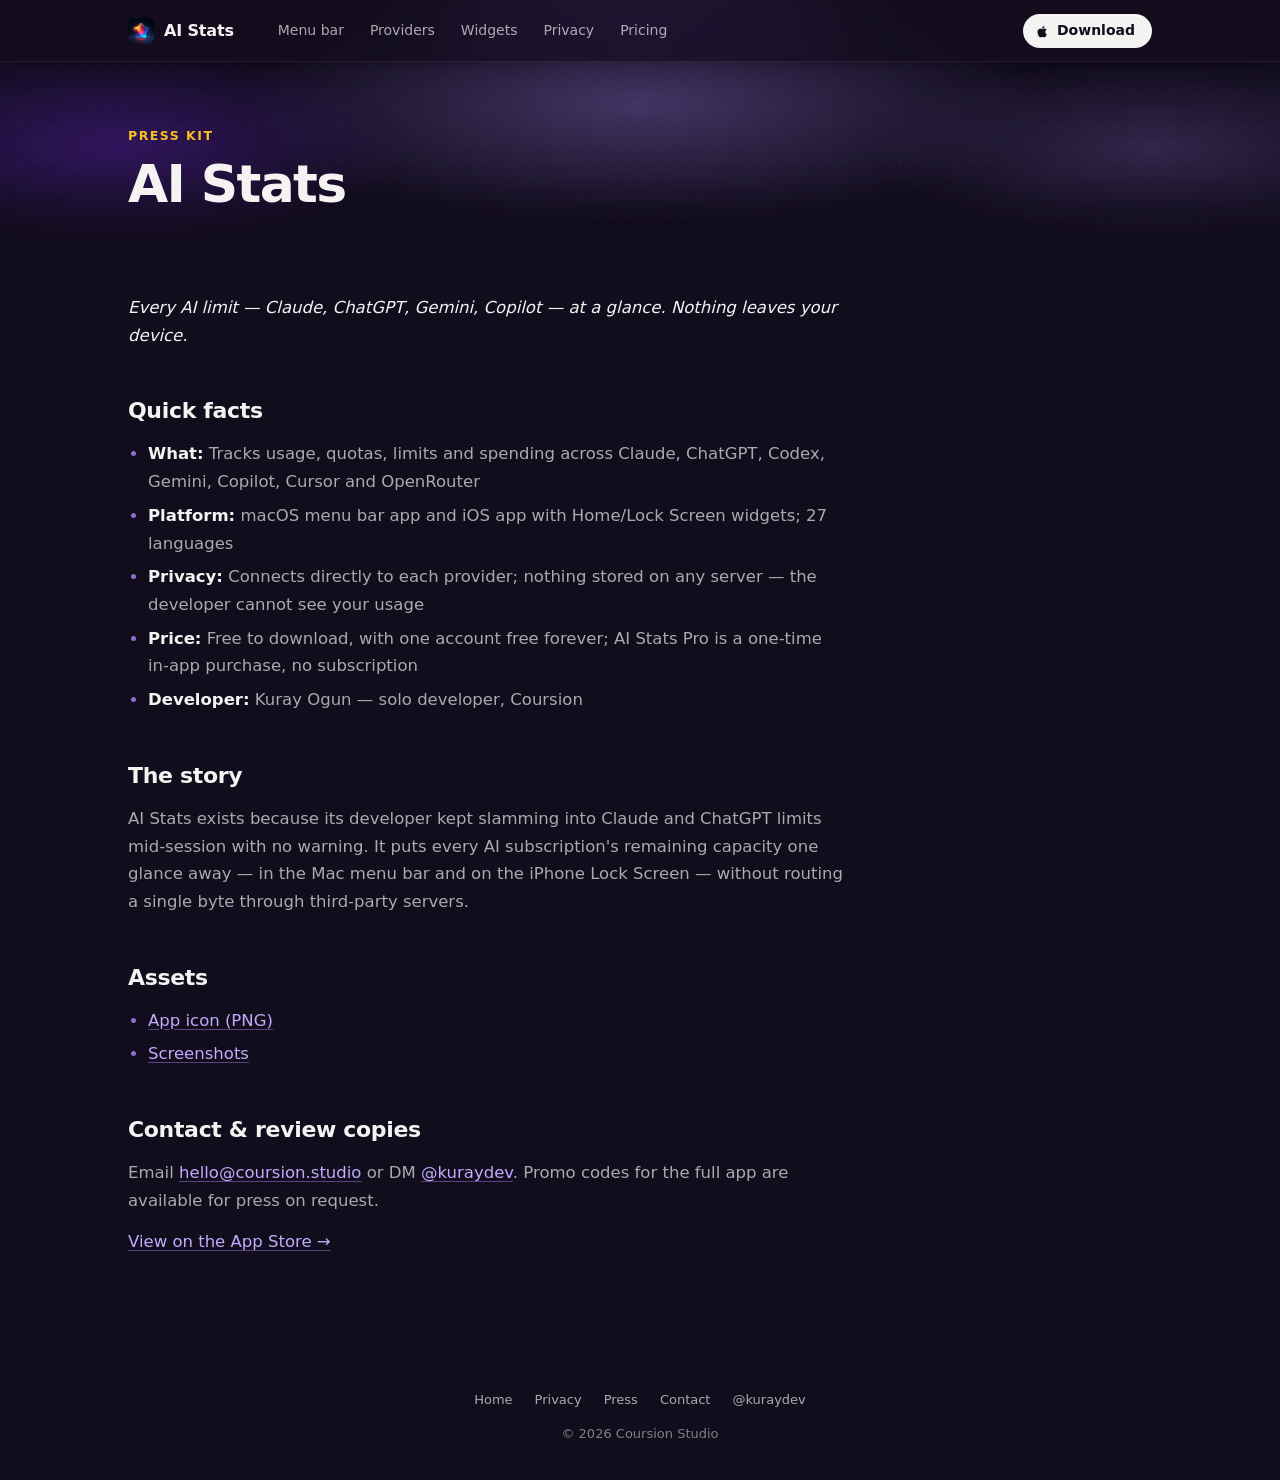
==== commit c2c4772c: "Give the home hero its own composition instead of Hutch's The first hero was Hutch's layout with AI " ====
--- a/press.html
+++ b/press.html
@@ -7,10 +7,10 @@
   <meta name="description" content="Press kit for AI Stats: Every AI limit — Claude, ChatGPT, Gemini, Copilot — at a glance. Nothing leaves your device." />
   <meta name="theme-color" content="#120D1D" />
   <link rel="stylesheet" href="stage.css?v=1d5ceac846" />
-  <link rel="stylesheet" href="site.css?v=e0a8cd12fb" />
+  <link rel="stylesheet" href="site.css?v=0084aacb3d" />
   <link rel="icon" type="image/png" sizes="64x64" href="favicon.png" />
   <link rel="apple-touch-icon" href="icon.png" />
-  <script defer src="home.js?v=efeef54634"></script>
+  <script defer src="home.js?v=cacb8376cc"></script>
 </head>
 <body class="page">
   <svg class="sprite" aria-hidden="true">
--- a/site.css
+++ b/site.css
@@ -51,14 +51,22 @@
 .bar-brand { display: inline-flex; align-items: center; gap: 10px; color: var(--text-primary); font-size: 16px; font-weight: 650; letter-spacing: -0.01em; }
 .bar-brand img { width: 26px; height: 26px; border-radius: 6px; }
 .bar-ver { font: 600 11px/1 var(--rounded); color: var(--accent-text); padding: 4px 7px; border-radius: 999px; background: color-mix(in srgb, var(--pal-accent) 14%, transparent); box-shadow: inset 0 0 0 1px color-mix(in srgb, var(--pal-accent) 32%, transparent); }
-.bar-nav { display: flex; align-items: center; gap: 2px; margin: 0 auto; }
+.bar-nav { display: flex; align-items: center; gap: 2px; margin: 0 auto 0 22px; }
 .bar-nav a, .bar-sheet-nav a { padding: 7px 12px; border-radius: 8px; font-size: 14px; font-weight: 500; color: var(--text-secondary); transition: color 0.15s ease, background 0.15s ease; }
 .bar-nav a:hover, .bar-nav a.on, .bar-nav a[aria-current="page"] { color: var(--text-primary); background: rgb(255 255 255 / 0.06); }
 .bar-act { display: flex; align-items: center; gap: 8px; }
 .bar-btn { display: inline-flex; align-items: center; gap: 7px; height: 34px; padding: 0 14px; border-radius: 9px; font: inherit; font-size: 14px; font-weight: 600; white-space: nowrap; cursor: pointer; transition: background 0.15s ease, transform 0.12s ease, box-shadow 0.15s ease; }
 .bar-btn svg { width: 15px; height: 15px; margin-left: -2px; }
-.bar-get { color: var(--on-accent); background: var(--pal-accent); border: 1px solid transparent; box-shadow: inset 0 1px 0 rgb(255 255 255 / 0.25); }
-.bar-get:hover { box-shadow: inset 0 1px 0 rgb(255 255 255 / 0.25), 0 6px 18px color-mix(in srgb, var(--pal-accent) 40%, transparent); }
+.bar-get { border-radius: 999px; padding: 0 16px 0 13px; color: #120D1D; background: #F5F3F2; border: 1px solid transparent; box-shadow: 0 1px 0 rgb(255 255 255 / 0.4) inset; }
+.bar-get:hover { background: #fff; box-shadow: 0 6px 18px rgb(0 0 0 / 0.35); }
+.bar-live { display: inline-flex; align-items: center; gap: 7px; height: 30px; padding: 0 12px 0 8px; border-radius: 999px; font: 600 12.5px var(--rounded); color: var(--text-secondary); background: rgb(255 255 255 / 0.04); box-shadow: inset 0 0 0 1px rgb(255 255 255 / 0.09); font-variant-numeric: tabular-nums; }
+.bar-live:hover { color: var(--text-primary); background: rgb(255 255 255 / 0.07); }
+.bl-ring { width: 16px; height: 16px; transform: rotate(-90deg); }
+.bl-ring circle { fill: none; stroke-width: 3; stroke: rgb(255 255 255 / 0.14); }
+.bl-ring .v { stroke: var(--bl-c, var(--st-caution)); stroke-linecap: round; stroke-dasharray: var(--bl-v, 62) 100; transition: stroke-dasharray 0.6s var(--spring), stroke 0.3s ease; }
+.bar-live b { color: var(--c, var(--st-caution)); font-weight: 700; }
+.bl-sep { width: 1px; height: 12px; background: rgb(255 255 255 / 0.14); }
+.bl-reset { font: 500 11.5px var(--mono); color: var(--text-tertiary); }
 .bar-btn:active, .bar-menu:active { transform: scale(0.97); }
 .bar :is(a, button):focus-visible { outline: 2px solid var(--pal-accent); outline-offset: 2px; }
 .bar-menu { display: none; align-items: center; justify-content: center; width: 38px; height: 34px; padding: 0; color: var(--text-secondary); background: rgb(255 255 255 / 0.04); border: 1px solid rgb(255 255 255 / 0.1); border-radius: 9px; cursor: pointer; }
@@ -119,6 +127,7 @@
 .facts b, .facts span { padding: 12px 0; border-bottom: 1px solid var(--rule); margin: 0; }
 .facts b { font-weight: 600; color: var(--text-primary); }
 
+@media (max-width: 1080px) { .bar-live { display: none; } }
 @media (max-width: 860px) {
   .bar-nav { display: none; }
   .bar-act { margin-left: auto; }
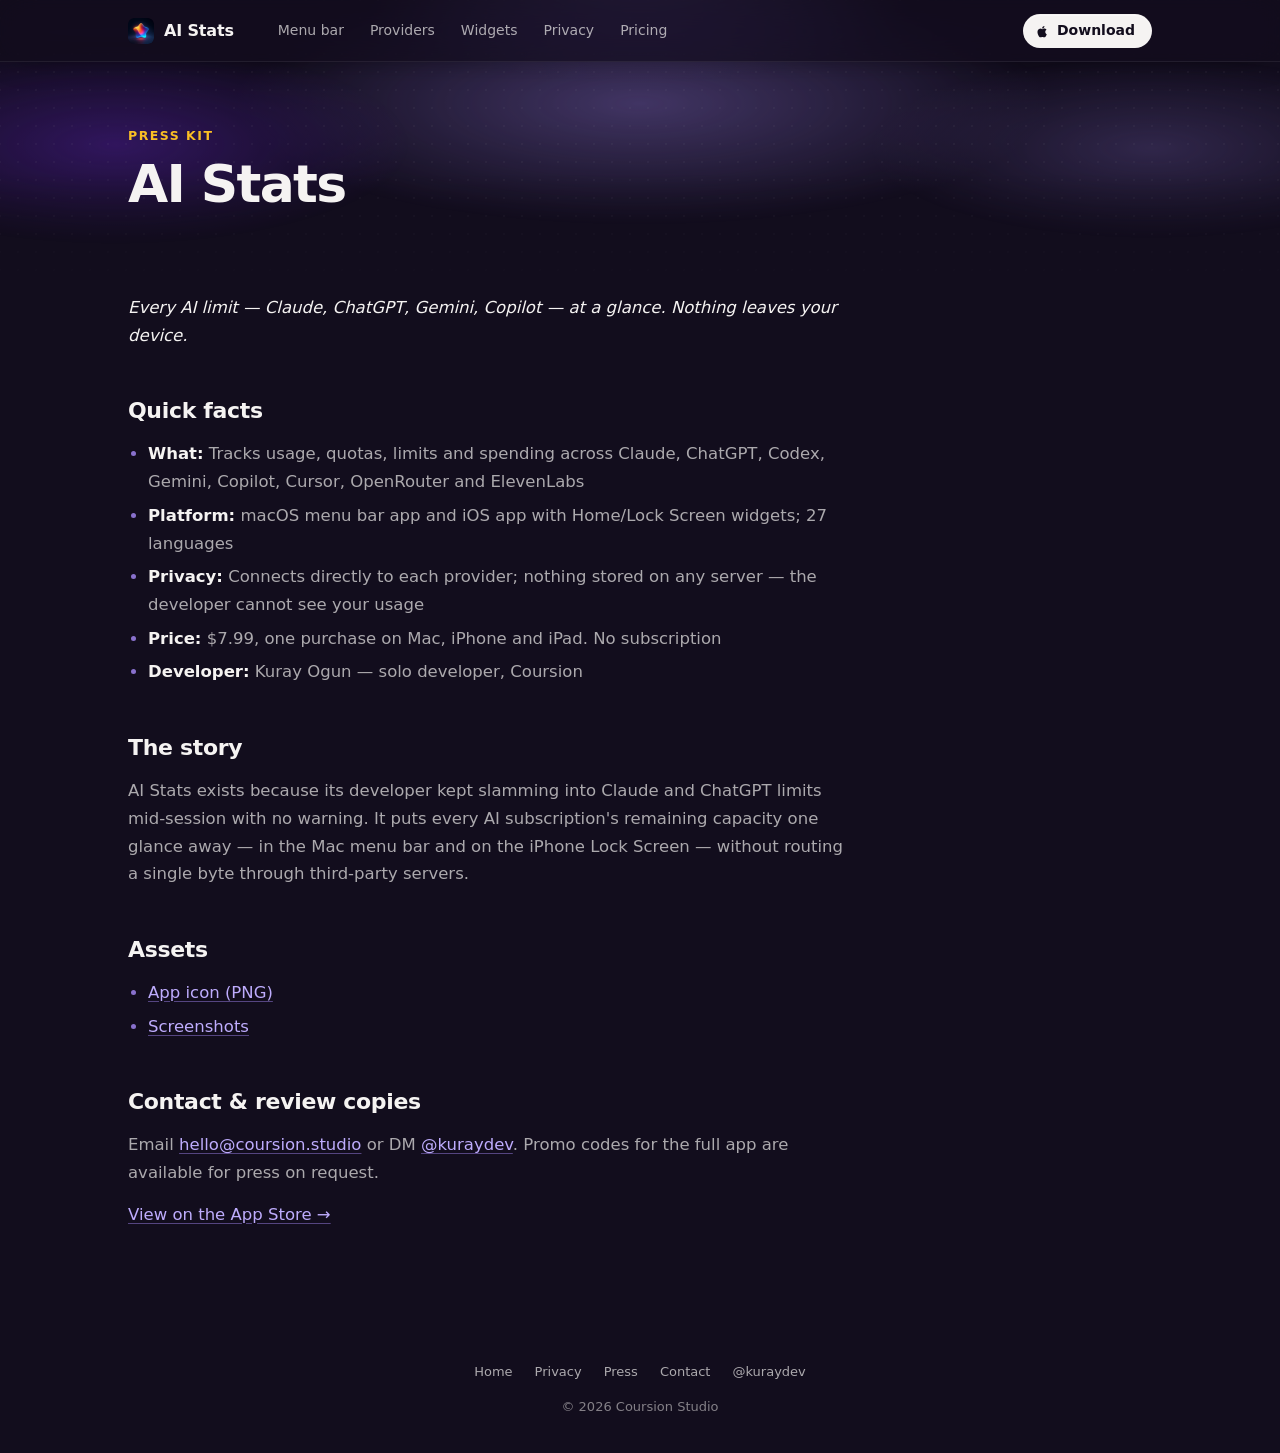
==== commit faab0309: "Refresh site for 2.0.3: paid up front at $7.99, current providers and plan names" ====
--- a/press.html
+++ b/press.html
@@ -55,10 +55,10 @@
 
       <h2>Quick facts</h2>
       <ul>
-        <li><strong>What:</strong> Tracks usage, quotas, limits and spending across Claude, ChatGPT, Codex, Gemini, Copilot, Cursor and OpenRouter</li>
+        <li><strong>What:</strong> Tracks usage, quotas, limits and spending across Claude, ChatGPT, Codex, Gemini, Copilot, Cursor, OpenRouter and ElevenLabs</li>
         <li><strong>Platform:</strong> macOS menu bar app and iOS app with Home/Lock Screen widgets; 27 languages</li>
         <li><strong>Privacy:</strong> Connects directly to each provider; nothing stored on any server — the developer cannot see your usage</li>
-        <li><strong>Price:</strong> Free to download, with one account free forever; AI Stats Pro is a one-time in-app purchase, no subscription</li>
+        <li><strong>Price:</strong> $7.99, one purchase on Mac, iPhone and iPad. No subscription</li>
         <li><strong>Developer:</strong> Kuray Ogun — solo developer, Coursion</li>
       </ul>
 
